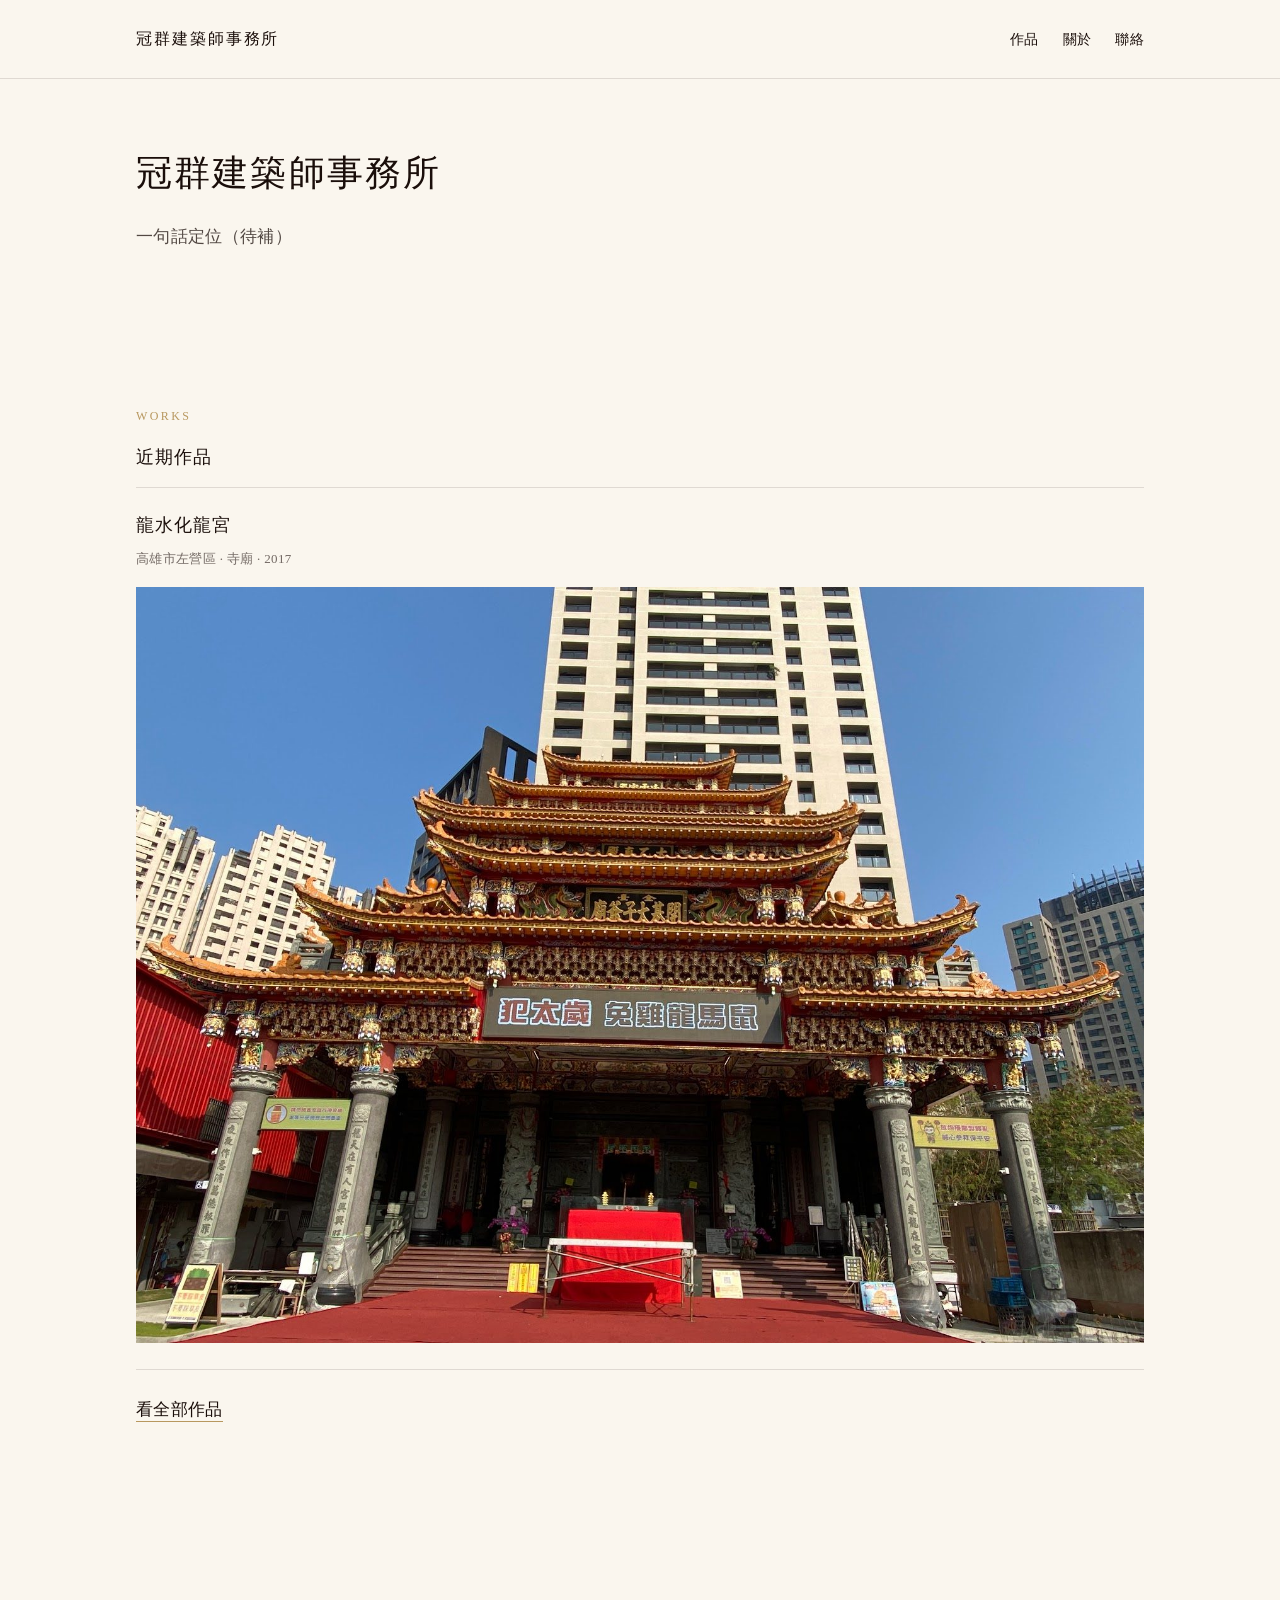
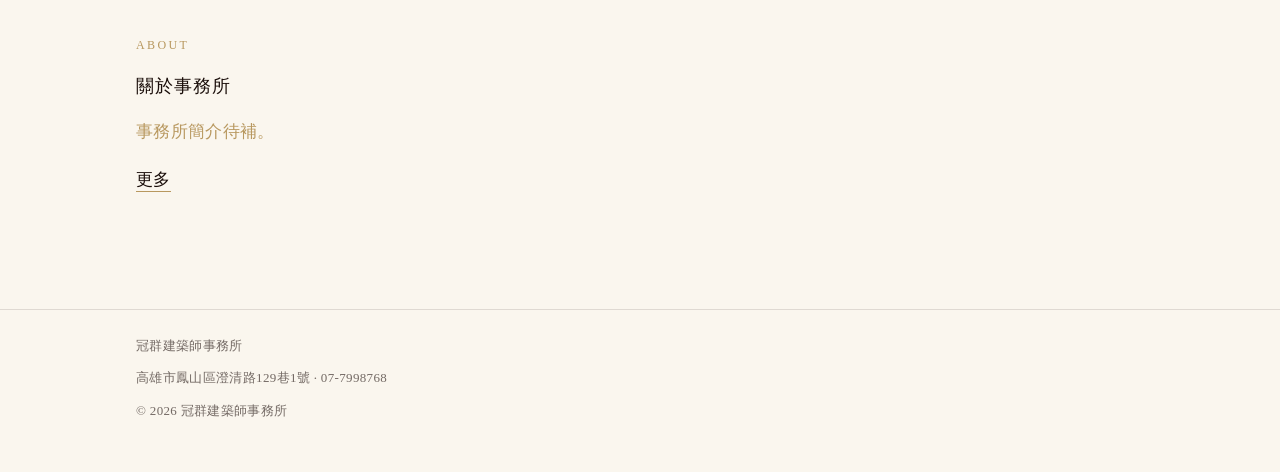
==== index.html @ bc32d8e6 "Add files via upload" ====
<!DOCTYPE html>
<html lang="zh-Hant">
<head>
<meta charset="utf-8">
<meta name="viewport" content="width=device-width, initial-scale=1">
<title>冠群建築師事務所</title>
<meta name="description" content="待補">
<link rel="stylesheet" href="assets/css/style.css">
</head>
<body>

<header class="site-header">
  <div class="wrap">
    <p class="site-title"><a href="index.html">冠群建築師事務所</a></p>
    <nav class="site-nav" aria-label="主選單">
      <ul>
        <li><a href="works/index.html">作品</a></li>
        <li><a href="about.html">關於</a></li>
        <li><a href="contact.html">聯絡</a></li>
      </ul>
    </nav>
  </div>
</header>

<main>

  <section class="hero">
    <div class="wrap">
      <h1>冠群建築師事務所</h1>
      <p class="lede pending">一句話定位（待補）</p>
    </div>
  </section>

  <section class="section">
    <div class="wrap">
      <p class="label">Works</p>
      <h2>近期作品</h2>

      <ul class="work-list">
        <li class="work-item">
          <a href="works/h88-temple/index.html">
            <h2>龍水化龍宮</h2>
            <p class="work-meta">高雄市左營區 · 寺廟 · 2017</p>
            <img class="work-thumb" src="assets/img/h88-temple-01.jpg"
                 alt="龍水化龍宮正面外觀，三重簷歇山式屋頂與彩繪斗栱">
          </a>
        </li>
      </ul>

      <p style="margin-top:1.5rem;"><a href="works/index.html">看全部作品</a></p>
    </div>
  </section>

  <section class="section">
    <div class="wrap">
      <p class="label">About</p>
      <h2>關於事務所</h2>
      <p class="pending">事務所簡介待補。</p>
      <p><a href="about.html">更多</a></p>
    </div>
  </section>

</main>

<footer class="site-footer">
  <div class="wrap">
    <p>冠群建築師事務所</p>
    <p>高雄市鳳山區澄清路129巷1號 · 07-7998768</p>
    <p>&copy; 2026 冠群建築師事務所</p>
  </div>
</footer>

<script src="assets/js/main.js"></script>
</body>
</html>
---- assets/css/style.css ----
/* 冠群建築師事務所 — 共用樣式
   規則見 AGENTS.md：留白優先，不加陰影與漸層。手機 375px 優先。 */

:root {
  --color-ink: #1A0E0A;   /* 主色 */
  --color-gold: #B8985F;  /* 輔色 */
  --color-paper: #FAF6EE; /* 底色 */

  --font-serif: "Noto Serif TC", "Avenir", "Songti TC", serif;

  --space-1: 0.5rem;
  --space-2: 1rem;
  --space-3: 1.5rem;
  --space-4: 2.5rem;
  --space-5: 4rem;
  --space-6: 6rem;

  --measure: 34rem;
  --page-max: 68rem;
}

/* --- 基礎 --- */

*,
*::before,
*::after {
  box-sizing: border-box;
}

html {
  -webkit-text-size-adjust: 100%;
}

body {
  margin: 0;
  background-color: var(--color-paper);
  color: var(--color-ink);
  font-family: var(--font-serif);
  font-size: 1rem;
  line-height: 1.9;
  letter-spacing: 0.02em;
}

img {
  display: block;
  max-width: 100%;
  height: auto;
}

a {
  color: var(--color-ink);
  text-decoration: none;
  border-bottom: 1px solid var(--color-gold);
  padding-bottom: 0.1em;
}

a:hover,
a:focus {
  color: var(--color-gold);
}

h1, h2, h3 {
  font-weight: 500;
  line-height: 1.5;
  margin: 0 0 var(--space-2);
}

h1 { font-size: 1.5rem; letter-spacing: 0.06em; }
h2 { font-size: 1.125rem; letter-spacing: 0.06em; }
h3 { font-size: 1rem; }

p {
  margin: 0 0 var(--space-2);
  max-width: var(--measure);
}

/* --- 版面 --- */

.wrap {
  width: 100%;
  max-width: var(--page-max);
  margin: 0 auto;
  padding: 0 var(--space-2);
}

.section {
  padding: var(--space-5) 0;
}

.label {
  font-size: 0.75rem;
  letter-spacing: 0.2em;
  color: var(--color-gold);
  text-transform: uppercase;
  margin: 0 0 var(--space-2);
}

.pending {
  color: var(--color-gold);
}

/* --- 頁首 --- */

.site-header {
  padding: var(--space-3) 0;
  border-bottom: 1px solid rgba(26, 14, 10, 0.12);
}

.site-header .wrap {
  display: flex;
  flex-direction: column;
  gap: var(--space-2);
}

.site-title {
  font-size: 1rem;
  letter-spacing: 0.12em;
  margin: 0;
}

.site-title a {
  border-bottom: none;
}

.site-nav ul {
  list-style: none;
  display: flex;
  flex-wrap: wrap;
  gap: var(--space-3);
  margin: 0;
  padding: 0;
  font-size: 0.875rem;
}

.site-nav a {
  border-bottom: none;
}

.site-nav a[aria-current="page"] {
  color: var(--color-gold);
}

/* --- 首頁主視覺 --- */

.hero {
  padding: var(--space-5) 0 var(--space-4);
}

.hero h1 {
  font-size: 1.75rem;
  line-height: 1.7;
  max-width: var(--measure);
}

.hero .lede {
  color: rgba(26, 14, 10, 0.75);
}

/* --- 作品列表 --- */

.work-list {
  list-style: none;
  margin: 0;
  padding: 0;
}

.work-item {
  border-top: 1px solid rgba(26, 14, 10, 0.12);
  padding: var(--space-3) 0;
}

.work-item:last-child {
  border-bottom: 1px solid rgba(26, 14, 10, 0.12);
}

.work-item a {
  border-bottom: none;
  display: block;
}

.work-item h2 {
  margin-bottom: var(--space-1);
}

.work-meta {
  font-size: 0.8125rem;
  color: rgba(26, 14, 10, 0.6);
  margin: 0;
}

.work-thumb {
  margin-top: var(--space-2);
}

/* --- 作品內頁 --- */

.work-facts {
  margin: var(--space-3) 0 var(--space-4);
  border-top: 1px solid rgba(26, 14, 10, 0.12);
}

.work-facts div {
  display: flex;
  gap: var(--space-2);
  padding: var(--space-1) 0;
  border-bottom: 1px solid rgba(26, 14, 10, 0.12);
  font-size: 0.875rem;
}

.work-facts dt {
  flex: 0 0 5.5rem;
  margin: 0;
  color: rgba(26, 14, 10, 0.6);
}

.work-facts dd {
  margin: 0;
}

.work-figures figure {
  margin: 0 0 var(--space-3);
}

.work-figures figcaption {
  font-size: 0.8125rem;
  color: rgba(26, 14, 10, 0.6);
  margin-top: var(--space-1);
}

.img-placeholder {
  border: 1px solid rgba(26, 14, 10, 0.2);
  padding: var(--space-4) var(--space-2);
  text-align: center;
  font-size: 0.8125rem;
  color: var(--color-gold);
}

/* --- 聯絡 --- */

.contact-list {
  list-style: none;
  margin: 0;
  padding: 0;
}

.contact-list li {
  padding: var(--space-1) 0;
  border-bottom: 1px solid rgba(26, 14, 10, 0.12);
  font-size: 0.9375rem;
}

.contact-list span {
  display: inline-block;
  min-width: 5.5rem;
  color: rgba(26, 14, 10, 0.6);
}

/* --- 頁尾 --- */

.site-footer {
  border-top: 1px solid rgba(26, 14, 10, 0.12);
  padding: var(--space-3) 0 var(--space-4);
  font-size: 0.8125rem;
  color: rgba(26, 14, 10, 0.6);
}

.site-footer p {
  margin: 0 0 var(--space-1);
}

/* --- 桌機（次要） --- */

@media (min-width: 48rem) {
  body {
    font-size: 1.0625rem;
  }

  .wrap {
    padding: 0 var(--space-4);
  }

  .section {
    padding: var(--space-6) 0;
  }

  h1 { font-size: 1.875rem; }
  .hero h1 { font-size: 2.25rem; }

  .site-header .wrap {
    flex-direction: row;
    align-items: baseline;
    justify-content: space-between;
  }

  .work-facts {
    max-width: var(--measure);
  }
}
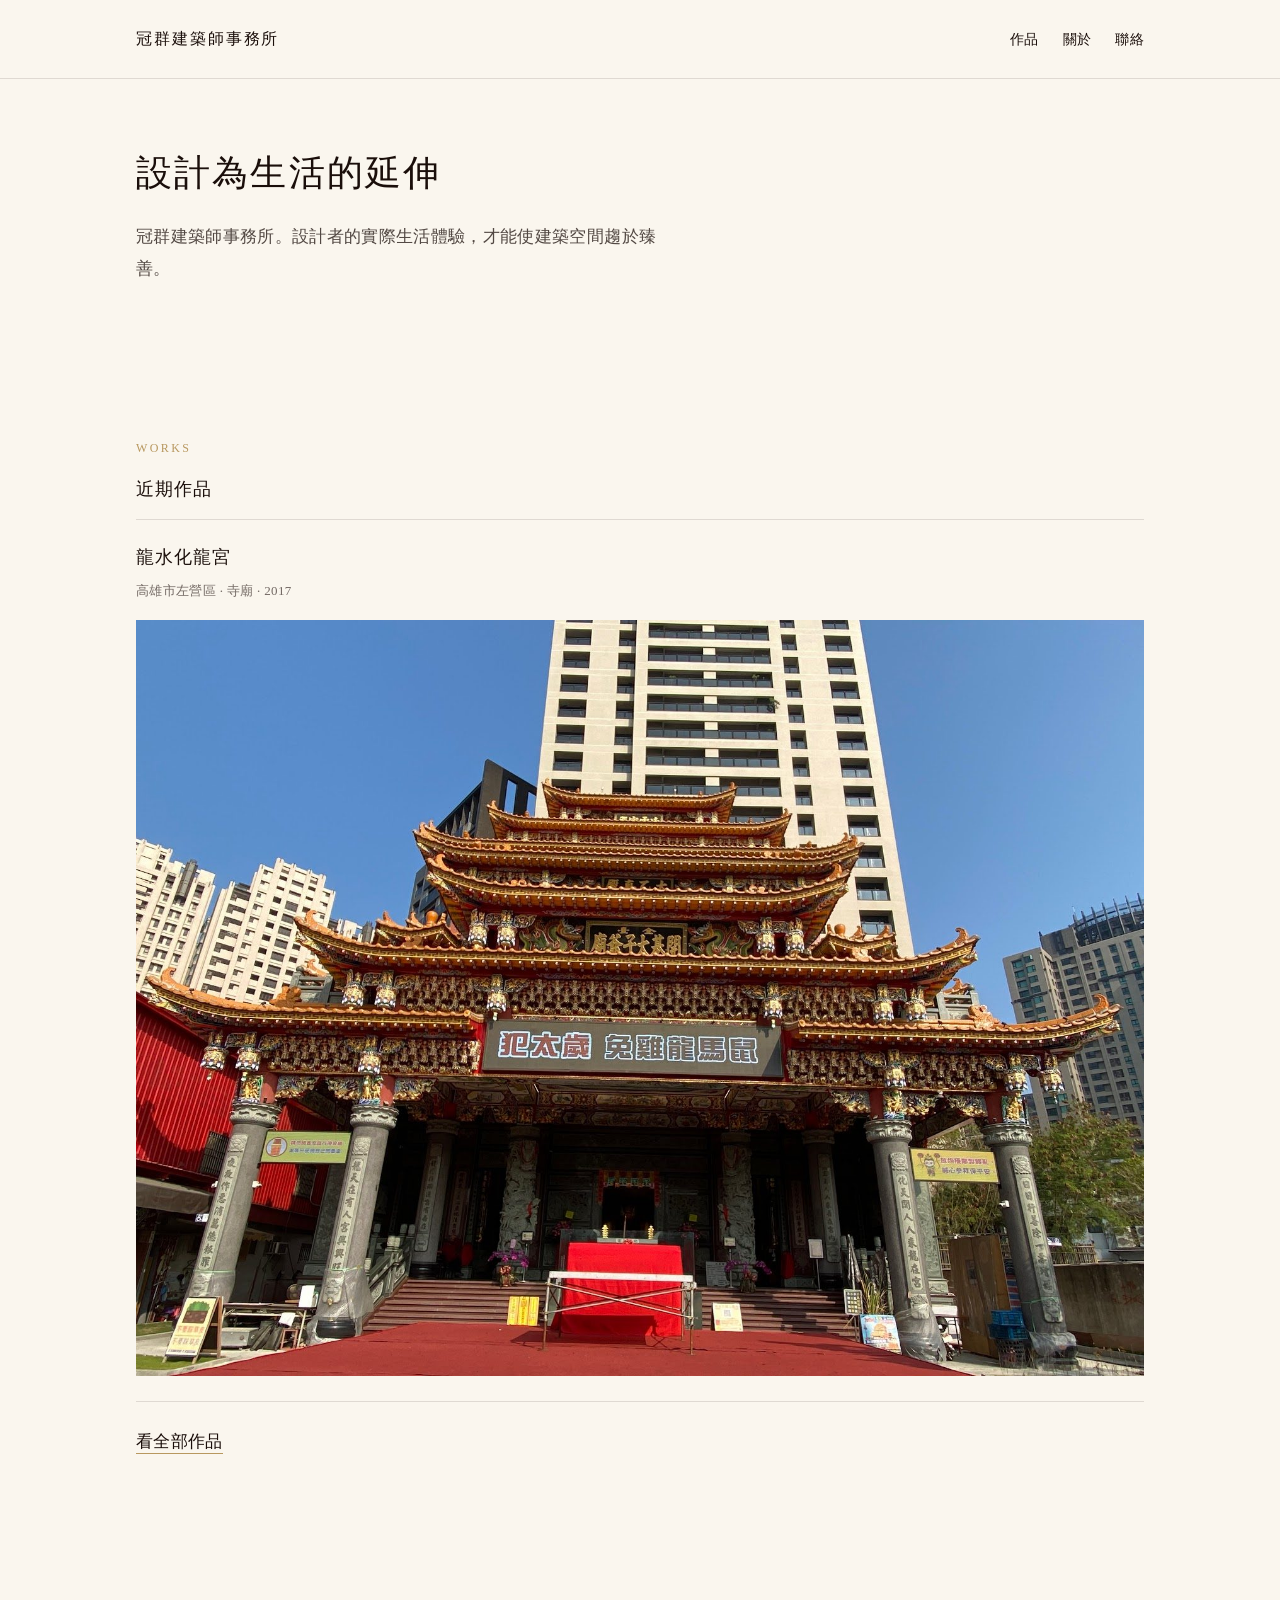
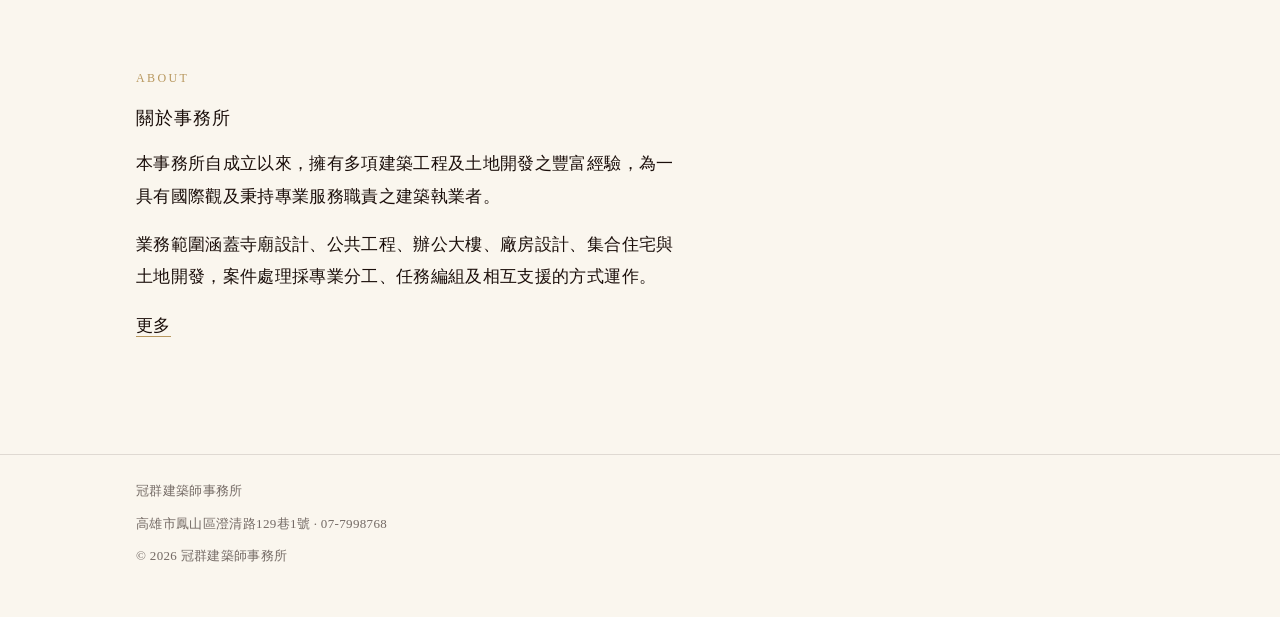
==== commit 9c11749a: "Add files via upload" ====
--- a/index.html
+++ b/index.html
@@ -3,9 +3,43 @@
 <head>
 <meta charset="utf-8">
 <meta name="viewport" content="width=device-width, initial-scale=1">
-<title>冠群建築師事務所</title>
-<meta name="description" content="待補">
+<title>冠群建築師事務所｜高雄建築師事務所</title>
+<meta name="description" content="冠群建築師事務所位於高雄市鳳山區，服務項目包含寺廟設計、公共工程、辦公大樓、廠房設計、集合住宅與土地開發。設計為生活的延伸。電話 07-7998768。">
+<link rel="canonical" href="https://guanqun3168-arch.github.io/">
+<meta property="og:type" content="website">
+<meta property="og:title" content="冠群建築師事務所">
+<meta property="og:description" content="高雄市鳳山區的建築師事務所。寺廟設計、公共工程、辦公大樓、廠房設計、集合住宅、土地開發。">
+<meta property="og:url" content="https://guanqun3168-arch.github.io/">
+<meta property="og:image" content="https://guanqun3168-arch.github.io/assets/img/h88-temple-01.jpg">
 <link rel="stylesheet" href="assets/css/style.css">
+<script type="application/ld+json">
+{
+  "@context": "https://schema.org",
+  "@type": "ArchitecturalService",
+  "name": "冠群建築師事務所",
+  "description": "本事務所自成立以來，擁有多項建築工程及土地開發之豐富經驗，秉持「設計為生活的延伸」的理念。",
+  "url": "https://guanqun3168-arch.github.io/",
+  "areaServed": "臺灣",
+  "serviceType": [
+    "寺廟設計",
+    "公共工程",
+    "辦公大樓",
+    "廠房設計",
+    "集合住宅",
+    "土地開發"
+  ],
+  "telephone": "+886-7-7998768",
+  "email": "w553.w788@msa.hinet.net",
+  "image": "https://guanqun3168-arch.github.io/assets/img/h88-temple-01.jpg",
+  "address": {
+    "@type": "PostalAddress",
+    "streetAddress": "澄清路129巷1號",
+    "addressLocality": "鳳山區",
+    "addressRegion": "高雄市",
+    "addressCountry": "TW"
+  }
+}
+</script>
 </head>
 <body>
 
@@ -26,8 +60,8 @@
 
   <section class="hero">
     <div class="wrap">
-      <h1>冠群建築師事務所</h1>
-      <p class="lede pending">一句話定位（待補）</p>
+      <h1>設計為生活的延伸</h1>
+      <p class="lede">冠群建築師事務所。設計者的實際生活體驗，才能使建築空間趨於臻善。</p>
     </div>
   </section>
 
@@ -55,7 +89,8 @@
     <div class="wrap">
       <p class="label">About</p>
       <h2>關於事務所</h2>
-      <p class="pending">事務所簡介待補。</p>
+      <p>本事務所自成立以來，擁有多項建築工程及土地開發之豐富經驗，為一具有國際觀及秉持專業服務職責之建築執業者。</p>
+      <p>業務範圍涵蓋寺廟設計、公共工程、辦公大樓、廠房設計、集合住宅與土地開發，案件處理採專業分工、任務編組及相互支援的方式運作。</p>
       <p><a href="about.html">更多</a></p>
     </div>
   </section>
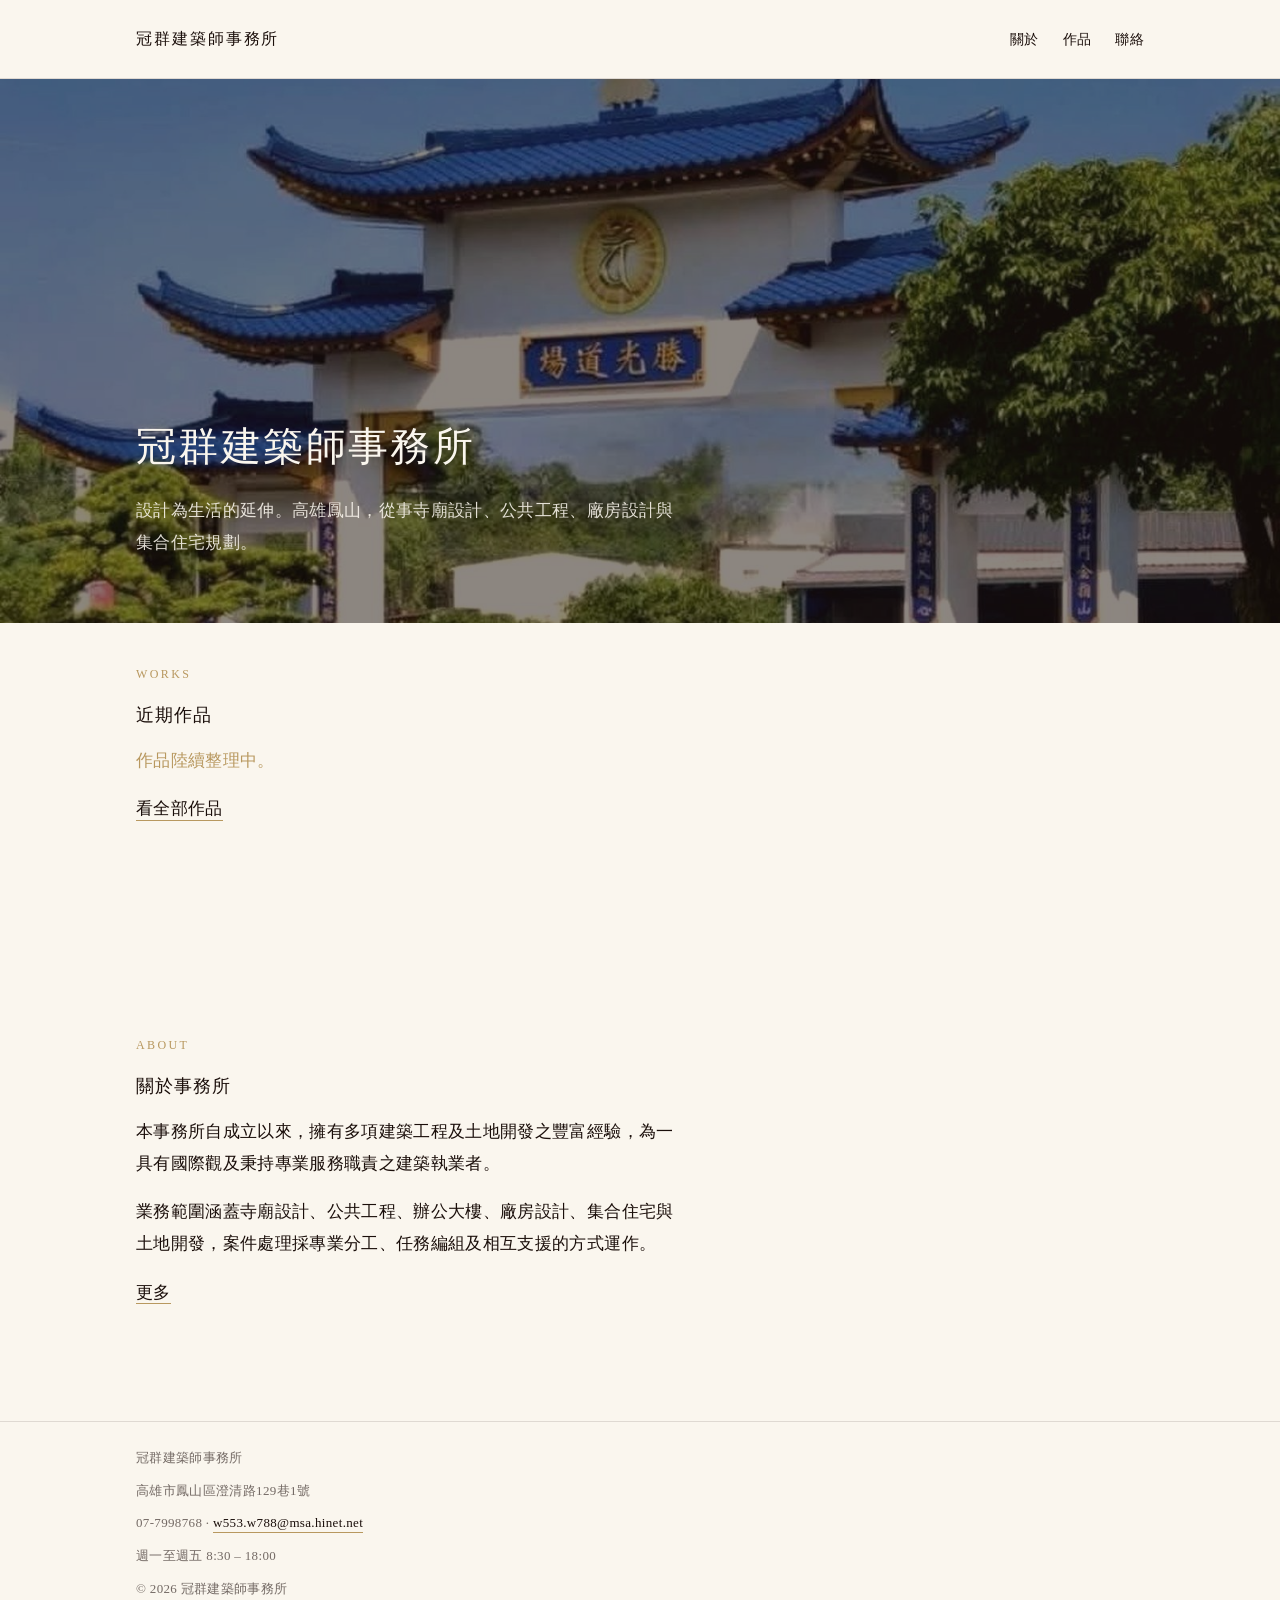
==== commit cb5f956a: "Add files via upload" ====
--- a/index.html
+++ b/index.html
@@ -10,7 +10,7 @@
 <meta property="og:title" content="冠群建築師事務所">
 <meta property="og:description" content="高雄市鳳山區的建築師事務所。寺廟設計、公共工程、辦公大樓、廠房設計、集合住宅、土地開發。">
 <meta property="og:url" content="https://guanqun3168-arch.github.io/">
-<meta property="og:image" content="https://guanqun3168-arch.github.io/assets/img/h88-temple-01.jpg">
+<meta property="og:image" content="https://guanqun3168-arch.github.io/assets/img/cover.jpg">
 <link rel="stylesheet" href="assets/css/style.css">
 <script type="application/ld+json">
 {
@@ -29,6 +29,12 @@
     "土地開發"
   ],
   "telephone": "+886-7-7998768",
+  "openingHoursSpecification": {
+    "@type": "OpeningHoursSpecification",
+    "dayOfWeek": ["Monday", "Tuesday", "Wednesday", "Thursday", "Friday"],
+    "opens": "08:30",
+    "closes": "18:00"
+  },
   "email": "w553.w788@msa.hinet.net",
   "image": "https://guanqun3168-arch.github.io/assets/img/h88-temple-01.jpg",
   "address": {
@@ -48,8 +54,8 @@
     <p class="site-title"><a href="index.html">冠群建築師事務所</a></p>
     <nav class="site-nav" aria-label="主選單">
       <ul>
+        <li><a href="about.html">關於</a></li>
         <li><a href="works/index.html">作品</a></li>
-        <li><a href="about.html">關於</a></li>
         <li><a href="contact.html">聯絡</a></li>
       </ul>
     </nav>
@@ -58,10 +64,16 @@
 
 <main>
 
-  <section class="hero">
-    <div class="wrap">
-      <h1>設計為生活的延伸</h1>
-      <p class="lede">冠群建築師事務所。設計者的實際生活體驗，才能使建築空間趨於臻善。</p>
+  <!-- 首頁封面。換照片只要替換 assets/img/cover.jpg，並改 alt 文字。 -->
+  <section class="cover">
+    <img class="cover-img" src="assets/img/cover.jpg"
+         alt="寺廟山門，三重簷藍瓦屋頂，前方為松樹與草坪">
+    <div class="cover-veil"></div>
+    <div class="cover-inner">
+      <div class="wrap">
+        <h1>冠群建築師事務所</h1>
+        <p class="lede">設計為生活的延伸。高雄鳳山，從事寺廟設計、公共工程、廠房設計與集合住宅規劃。</p>
+      </div>
     </div>
   </section>
 
@@ -70,18 +82,9 @@
       <p class="label">Works</p>
       <h2>近期作品</h2>
 
-      <ul class="work-list">
-        <li class="work-item">
-          <a href="works/h88-temple/index.html">
-            <h2>龍水化龍宮</h2>
-            <p class="work-meta">高雄市左營區 · 寺廟 · 2017</p>
-            <img class="work-thumb" src="assets/img/h88-temple-01.jpg"
-                 alt="龍水化龍宮正面外觀，三重簷歇山式屋頂與彩繪斗栱">
-          </a>
-        </li>
-      </ul>
+      <p class="pending">作品陸續整理中。</p>
 
-      <p style="margin-top:1.5rem;"><a href="works/index.html">看全部作品</a></p>
+      <p><a href="works/index.html">看全部作品</a></p>
     </div>
   </section>
 
@@ -100,7 +103,9 @@
 <footer class="site-footer">
   <div class="wrap">
     <p>冠群建築師事務所</p>
-    <p>高雄市鳳山區澄清路129巷1號 · 07-7998768</p>
+    <p>高雄市鳳山區澄清路129巷1號</p>
+    <p>07-7998768 · <a href="mailto:w553.w788@msa.hinet.net">w553.w788@msa.hinet.net</a></p>
+    <p>週一至週五 8:30 – 18:00</p>
     <p>&copy; 2026 冠群建築師事務所</p>
   </div>
 </footer>
--- a/assets/css/style.css
+++ b/assets/css/style.css
@@ -140,27 +140,60 @@
   color: var(--color-gold);
 }
 
-/* --- 首頁主視覺 --- */
-
-.hero {
-  padding: var(--space-5) 0 var(--space-4);
-}
-
-.hero h1 {
+/* --- 首頁封面 --- */
+
+.cover {
+  position: relative;
+  width: 100%;
+  min-height: 26rem;
+  display: flex;
+  align-items: flex-end;
+  overflow: hidden;
+}
+
+.cover-img {
+  position: absolute;
+  inset: 0;
+  width: 100%;
+  height: 100%;
+  object-fit: cover;
+}
+
+/* 純色半透明遮罩，不使用漸層。目的是讓疊在圖上的文字讀得清楚。 */
+.cover-veil {
+  position: absolute;
+  inset: 0;
+  background-color: rgba(26, 14, 10, 0.5);
+}
+
+.cover-inner {
+  position: relative;
+  width: 100%;
+  padding: var(--space-4) 0;
+}
+
+.cover h1 {
+  color: var(--color-paper);
   font-size: 1.75rem;
-  line-height: 1.7;
+  line-height: 1.6;
   max-width: var(--measure);
 }
 
-.hero .lede {
-  color: rgba(26, 14, 10, 0.75);
+.cover .lede {
+  color: rgba(250, 246, 238, 0.88);
+  margin: 0;
+  max-width: var(--measure);
+}
+
+.cover + .section {
+  padding-top: var(--space-4);
 }
 
 /* --- 作品列表 --- */
 
 .work-list {
   list-style: none;
-  margin: 0;
+  margin: 0 0 var(--space-4);
   padding: 0;
 }
 
@@ -178,14 +211,81 @@
   display: block;
 }
 
-.work-item h2 {
+.work-item h3 {
   margin-bottom: var(--space-1);
+  font-size: 1.0625rem;
+  letter-spacing: 0.04em;
 }
 
 .work-meta {
   font-size: 0.8125rem;
   color: rgba(26, 14, 10, 0.6);
   margin: 0;
+}
+
+/* --- 作品類別（可展開收起） --- */
+
+.cat {
+  border-top: 1px solid rgba(26, 14, 10, 0.12);
+}
+
+.cat:last-of-type {
+  border-bottom: 1px solid rgba(26, 14, 10, 0.12);
+}
+
+.cat > summary {
+  list-style: none;
+  cursor: pointer;
+  padding: var(--space-3) 2rem var(--space-3) 0;
+  position: relative;
+  font-size: 1.125rem;
+  letter-spacing: 0.06em;
+}
+
+.cat > summary::-webkit-details-marker {
+  display: none;
+}
+
+/* 箭頭：用邊框畫一個 V 形，不引入圖示套件 */
+.cat > summary::after {
+  content: "";
+  position: absolute;
+  right: 0.375rem;
+  top: 50%;
+  width: 0.5rem;
+  height: 0.5rem;
+  margin-top: -0.375rem;
+  border-right: 1px solid var(--color-gold);
+  border-bottom: 1px solid var(--color-gold);
+  transform: rotate(45deg);
+  transition: transform 0.2s;
+}
+
+.cat[open] > summary::after {
+  transform: rotate(-135deg);
+  margin-top: -0.125rem;
+}
+
+.cat > summary:hover,
+.cat > summary:focus-visible {
+  color: var(--color-gold);
+}
+
+.cat .work-list {
+  margin-bottom: var(--space-2);
+}
+
+.cat .work-item:first-child {
+  border-top: none;
+  padding-top: 0;
+}
+
+.cat .work-item:last-child {
+  border-bottom: none;
+}
+
+.cat-empty {
+  padding-bottom: var(--space-3);
 }
 
 .work-thumb {
@@ -239,20 +339,47 @@
 
 .contact-list {
   list-style: none;
-  margin: 0;
+  margin: 0 0 var(--space-4);
   padding: 0;
+  max-width: var(--measure);
+}
+
+main h2 {
+  margin-top: var(--space-4);
+}
+
+main h2:first-of-type {
+  margin-top: 0;
 }
 
 .contact-list li {
-  padding: var(--space-1) 0;
+  padding: var(--space-2) 0;
   border-bottom: 1px solid rgba(26, 14, 10, 0.12);
   font-size: 0.9375rem;
+  line-height: 1.7;
+}
+
+.contact-list li:first-child {
+  border-top: 1px solid rgba(26, 14, 10, 0.12);
 }
 
 .contact-list span {
   display: inline-block;
-  min-width: 5.5rem;
+  min-width: 6rem;
   color: rgba(26, 14, 10, 0.6);
+}
+
+.map-embed {
+  max-width: var(--measure);
+  margin: 0 0 var(--space-2);
+  border: 1px solid rgba(26, 14, 10, 0.12);
+}
+
+.map-embed iframe {
+  display: block;
+  width: 100%;
+  height: 320px;
+  border: 0;
 }
 
 /* --- 頁尾 --- */
@@ -284,7 +411,16 @@
   }
 
   h1 { font-size: 1.875rem; }
-  .hero h1 { font-size: 2.25rem; }
+
+  .cover {
+    min-height: 34rem;
+  }
+
+  .cover h1 { font-size: 2.5rem; }
+
+  .cover-inner {
+    padding: var(--space-5) 0;
+  }
 
   .site-header .wrap {
     flex-direction: row;
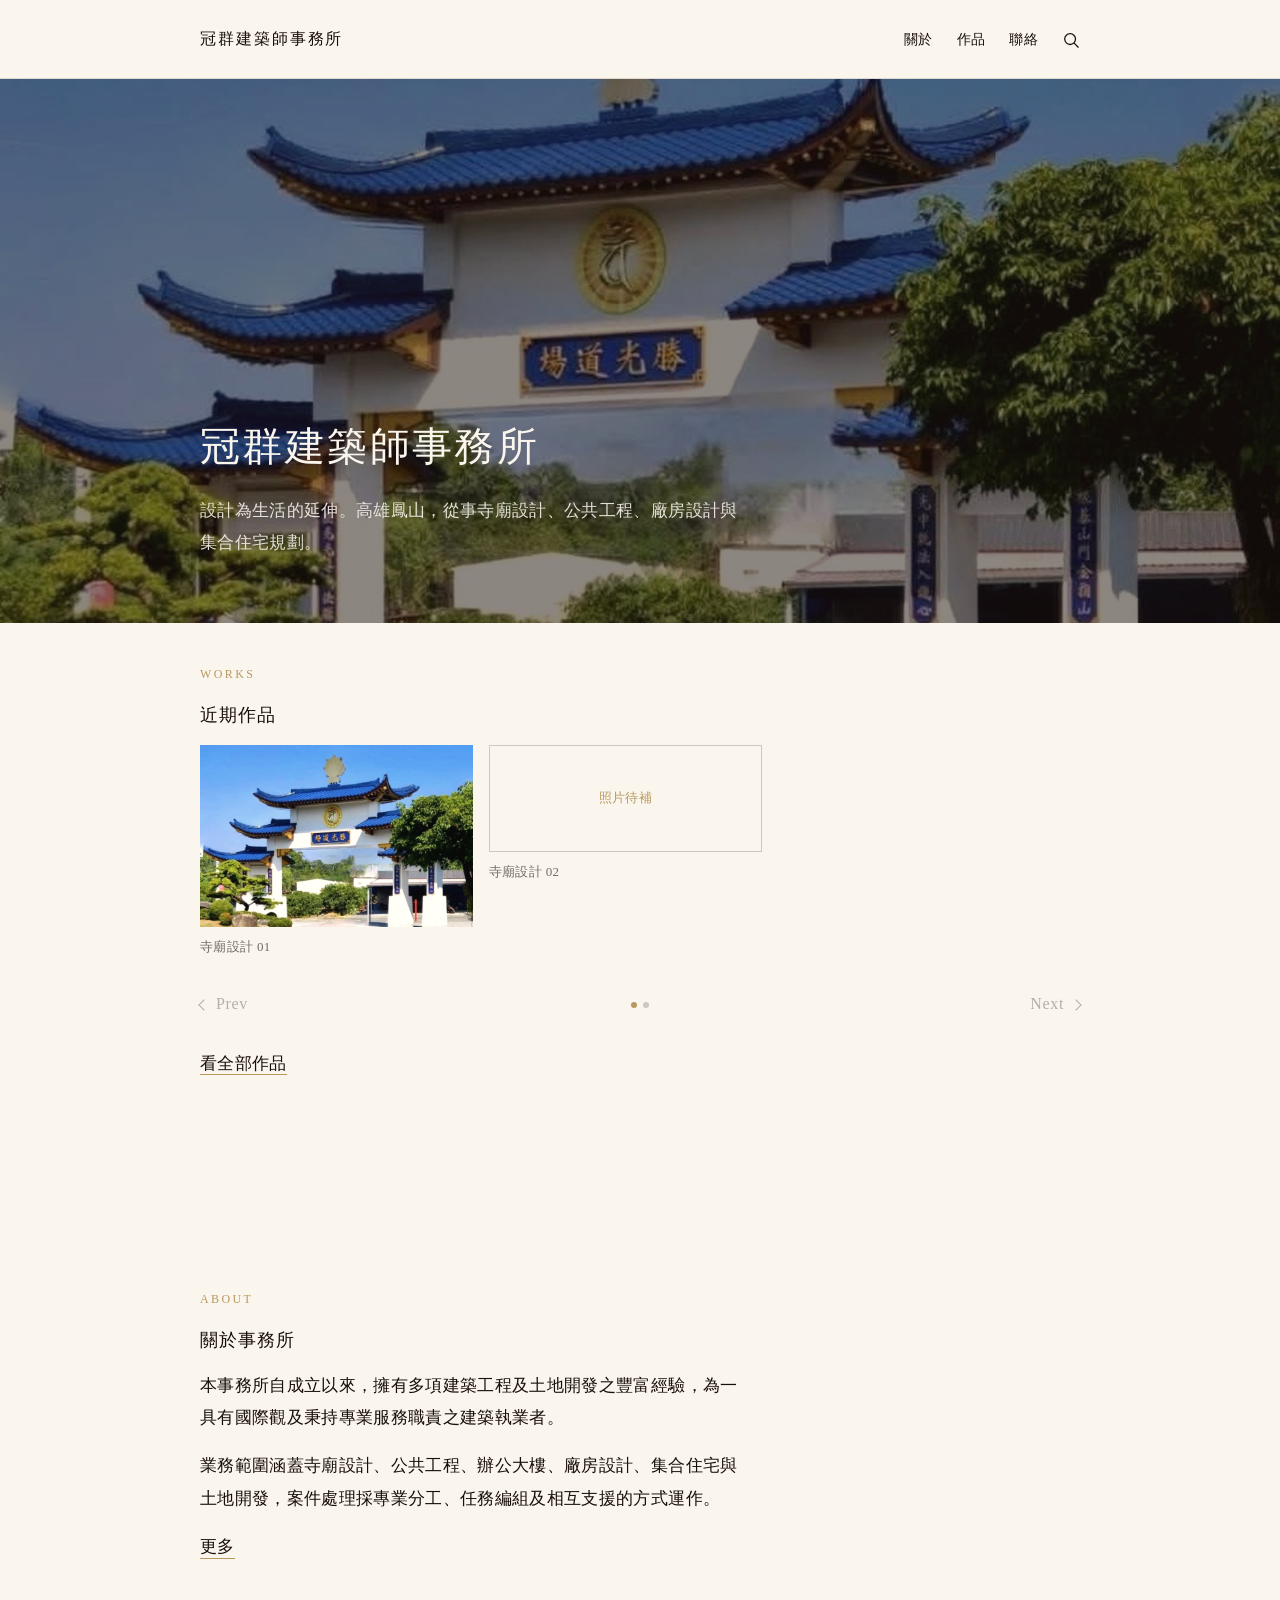
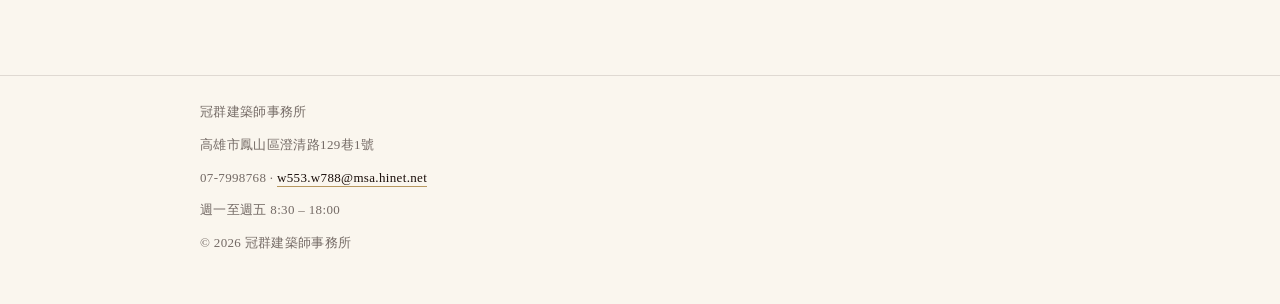
==== commit 9665038e: "Add files via upload" ====
--- a/index.html
+++ b/index.html
@@ -36,7 +36,7 @@
     "closes": "18:00"
   },
   "email": "w553.w788@msa.hinet.net",
-  "image": "https://guanqun3168-arch.github.io/assets/img/h88-temple-01.jpg",
+  "image": "https://guanqun3168-arch.github.io/assets/img/cover.jpg",
   "address": {
     "@type": "PostalAddress",
     "streetAddress": "澄清路129巷1號",
@@ -57,10 +57,19 @@
         <li><a href="about.html">關於</a></li>
         <li><a href="works/index.html">作品</a></li>
         <li><a href="contact.html">聯絡</a></li>
+        <li><button class="search-toggle" type="button" aria-expanded="false" aria-controls="search-panel" aria-label="搜尋" hidden><svg viewBox="0 0 20 20" aria-hidden="true" focusable="false"><circle cx="9" cy="9" r="6"></circle><line x1="13.5" y1="13.5" x2="18" y2="18"></line></svg></button></li>
       </ul>
     </nav>
   </div>
 </header>
+
+<div class="search-panel" id="search-panel" data-depth="" hidden>
+  <div class="wrap">
+    <input type="search" placeholder="搜尋網站內容" aria-label="搜尋網站內容">
+    <p class="search-note"></p>
+    <ul class="search-results"></ul>
+  </div>
+</div>
 
 <main>
 
@@ -82,9 +91,33 @@
       <p class="label">Works</p>
       <h2>近期作品</h2>
 
-      <p class="pending">作品陸續整理中。</p>
+      <div class="rail">
+        <ul class="rail-track">
+          <li>
+            <a href="works/temple-01/index.html">
+              <figure>
+                <img src="assets/img/cover.jpg" alt="廟宇山門，三重簷藍瓦屋頂，前方為松樹與草坪">
+                <figcaption>寺廟設計 01</figcaption>
+              </figure>
+            </a>
+          </li>
+          <li>
+            <a href="works/temple-02/index.html">
+              <figure>
+                <div class="img-placeholder">照片待補</div>
+                <figcaption>寺廟設計 02</figcaption>
+              </figure>
+            </a>
+          </li>
+        </ul>
+        <div class="rail-ctrl">
+            <button type="button" class="rail-prev" data-rail="prev">Prev</button>
+            <div class="rail-dots" aria-hidden="true"></div>
+            <button type="button" class="rail-next" data-rail="next">Next</button>
+          </div>
+      </div>
 
-      <p><a href="works/index.html">看全部作品</a></p>
+      <p style="margin-top:1.5rem;"><a href="works/index.html">看全部作品</a></p>
     </div>
   </section>
 
@@ -110,6 +143,7 @@
   </div>
 </footer>
 
+<script src="assets/js/search-index.js"></script>
 <script src="assets/js/main.js"></script>
 </body>
 </html>
--- a/assets/css/style.css
+++ b/assets/css/style.css
@@ -16,7 +16,7 @@
   --space-6: 6rem;
 
   --measure: 34rem;
-  --page-max: 68rem;
+  --page-max: 60rem;
 }
 
 /* --- 基礎 --- */
@@ -126,6 +126,7 @@
   list-style: none;
   display: flex;
   flex-wrap: wrap;
+  align-items: center;
   gap: var(--space-3);
   margin: 0;
   padding: 0;
@@ -271,21 +272,286 @@
   color: var(--color-gold);
 }
 
-.cat .work-list {
-  margin-bottom: var(--space-2);
-}
-
-.cat .work-item:first-child {
-  border-top: none;
-  padding-top: 0;
-}
-
-.cat .work-item:last-child {
-  border-bottom: none;
+.cat-body {
+  padding-bottom: var(--space-3);
+}
+
+.cat-body p {
+  max-width: var(--measure);
 }
 
 .cat-empty {
   padding-bottom: var(--space-3);
+}
+
+/* --- 橫向輪播（作品類別內的案例列、個案頁的照片列） --- */
+
+.rail {
+  position: relative;
+}
+
+.rail-track {
+  display: flex;
+  gap: var(--space-2);
+  overflow-x: auto;
+  scroll-snap-type: x mandatory;
+  scroll-behavior: smooth;
+  list-style: none;
+  margin: 0;
+  padding: 0 0 var(--space-2);
+  -webkit-overflow-scrolling: touch;
+  scrollbar-width: none;
+}
+
+.rail-track::-webkit-scrollbar {
+  display: none;
+}
+
+.rail-track > li {
+  flex: 0 0 78%;
+  scroll-snap-align: start;
+}
+
+@media (min-width: 40rem) {
+  .rail-track > li {
+    flex-basis: 46%;
+  }
+}
+
+@media (min-width: 60rem) {
+  .rail-track > li {
+    flex-basis: 31%;
+  }
+}
+
+.rail-track figure {
+  margin: 0;
+}
+
+.rail-track img {
+  width: 100%;
+  display: block;
+}
+
+.rail-track figcaption {
+  font-size: 0.8125rem;
+  color: rgba(26, 14, 10, 0.6);
+  margin-top: var(--space-1);
+}
+
+.rail-track a {
+  border-bottom: none;
+  display: block;
+}
+
+/* 控制列 */
+
+/* 左：Prev / Next　中：進度圓點　右：留空，讓圓點落在正中央 */
+.rail-ctrl {
+  display: grid;
+  grid-template-columns: 1fr auto 1fr;
+  align-items: center;
+  margin-top: var(--space-1);
+  font-size: 0.875rem;
+}
+
+.rail-prev { justify-self: start; }
+.rail-next { justify-self: end; }
+
+.rail-ctrl button {
+  font: inherit;
+  font-family: var(--font-serif);
+  font-size: 1rem;
+  color: var(--color-ink);
+  background: none;
+  border: none;
+  padding: 0.25rem 0;
+  cursor: pointer;
+  letter-spacing: 0.04em;
+  display: inline-flex;
+  align-items: center;
+  gap: 0.5rem;
+}
+
+/* 箭頭用邊框畫成 V 形，不引入圖示套件 */
+.rail-ctrl button::before,
+.rail-ctrl button::after {
+  content: "";
+  width: 0.5rem;
+  height: 0.5rem;
+  border-top: 1px solid currentColor;
+  border-right: 1px solid currentColor;
+  flex: none;
+}
+
+.rail-prev::before {
+  transform: rotate(-135deg);
+}
+
+.rail-prev::after,
+.rail-next::before {
+  display: none;
+}
+
+.rail-next::after {
+  transform: rotate(45deg);
+}
+
+.rail-ctrl button:hover:not(:disabled) {
+  color: var(--color-gold);
+}
+
+.rail-ctrl button:disabled {
+  opacity: 0.3;
+  cursor: default;
+}
+
+.rail-dots {
+  display: flex;
+  gap: 0.375rem;
+  justify-self: center;
+}
+
+.rail-dots span {
+  width: 0.375rem;
+  height: 0.375rem;
+  border-radius: 50%;
+  background: rgba(26, 14, 10, 0.2);
+}
+
+.rail-dots span[data-on] {
+  background: var(--color-gold);
+}
+
+/* --- 個案頁 --- */
+
+.case-hero {
+  margin: 0 0 var(--space-4);
+}
+
+.case-hero img {
+  width: 100%;
+  display: block;
+}
+
+.case-text {
+  margin-bottom: var(--space-5);
+}
+
+/* --- 相關內容 --- */
+
+.related {
+  border-top: 1px solid rgba(26, 14, 10, 0.12);
+  padding-top: var(--space-3);
+  margin-top: var(--space-5);
+}
+
+.related-grid {
+  list-style: none;
+  margin: var(--space-3) 0 0;
+  padding: 0;
+  display: grid;
+  grid-template-columns: 1fr;
+  gap: var(--space-3);
+}
+
+@media (min-width: 34rem) {
+  .related-grid {
+    grid-template-columns: 1fr 1fr;
+  }
+}
+
+.related-grid a {
+  border-bottom: none;
+  display: block;
+}
+
+.related-grid img {
+  width: 100%;
+  display: block;
+}
+
+.related-grid p {
+  margin: var(--space-1) 0 0;
+  font-size: 0.9375rem;
+}
+
+.related-grid .tag {
+  font-size: 0.75rem;
+  letter-spacing: 0.1em;
+  color: var(--color-gold);
+  margin: 0;
+}
+
+/* --- 站內搜尋 --- */
+
+.search-toggle {
+  background: none;
+  border: none;
+  color: var(--color-ink);
+  cursor: pointer;
+  padding: 0;
+  display: block;
+  line-height: 0;
+}
+
+.search-toggle svg {
+  width: 1.125rem;
+  height: 1.125rem;
+  fill: none;
+  stroke: currentColor;
+  stroke-width: 1.4;
+  stroke-linecap: round;
+  vertical-align: middle;
+}
+
+.search-toggle:hover,
+.search-toggle[aria-expanded="true"] {
+  color: var(--color-gold);
+}
+
+.search-panel {
+  border-bottom: 1px solid rgba(26, 14, 10, 0.12);
+  padding: var(--space-2) 0;
+}
+
+.search-panel[hidden] {
+  display: none;
+}
+
+.search-panel input {
+  font: inherit;
+  font-family: var(--font-serif);
+  width: 100%;
+  max-width: var(--measure);
+  background: none;
+  border: none;
+  border-bottom: 1px solid rgba(26, 14, 10, 0.3);
+  padding: 0.375rem 0;
+  color: var(--color-ink);
+}
+
+.search-panel input:focus {
+  outline: none;
+  border-bottom-color: var(--color-gold);
+}
+
+.search-results {
+  list-style: none;
+  margin: var(--space-2) 0 0;
+  padding: 0;
+  max-width: var(--measure);
+}
+
+.search-results li {
+  padding: var(--space-1) 0;
+  font-size: 0.9375rem;
+}
+
+.search-note {
+  font-size: 0.8125rem;
+  color: rgba(26, 14, 10, 0.6);
+  margin: var(--space-1) 0 0;
 }
 
 .work-thumb {
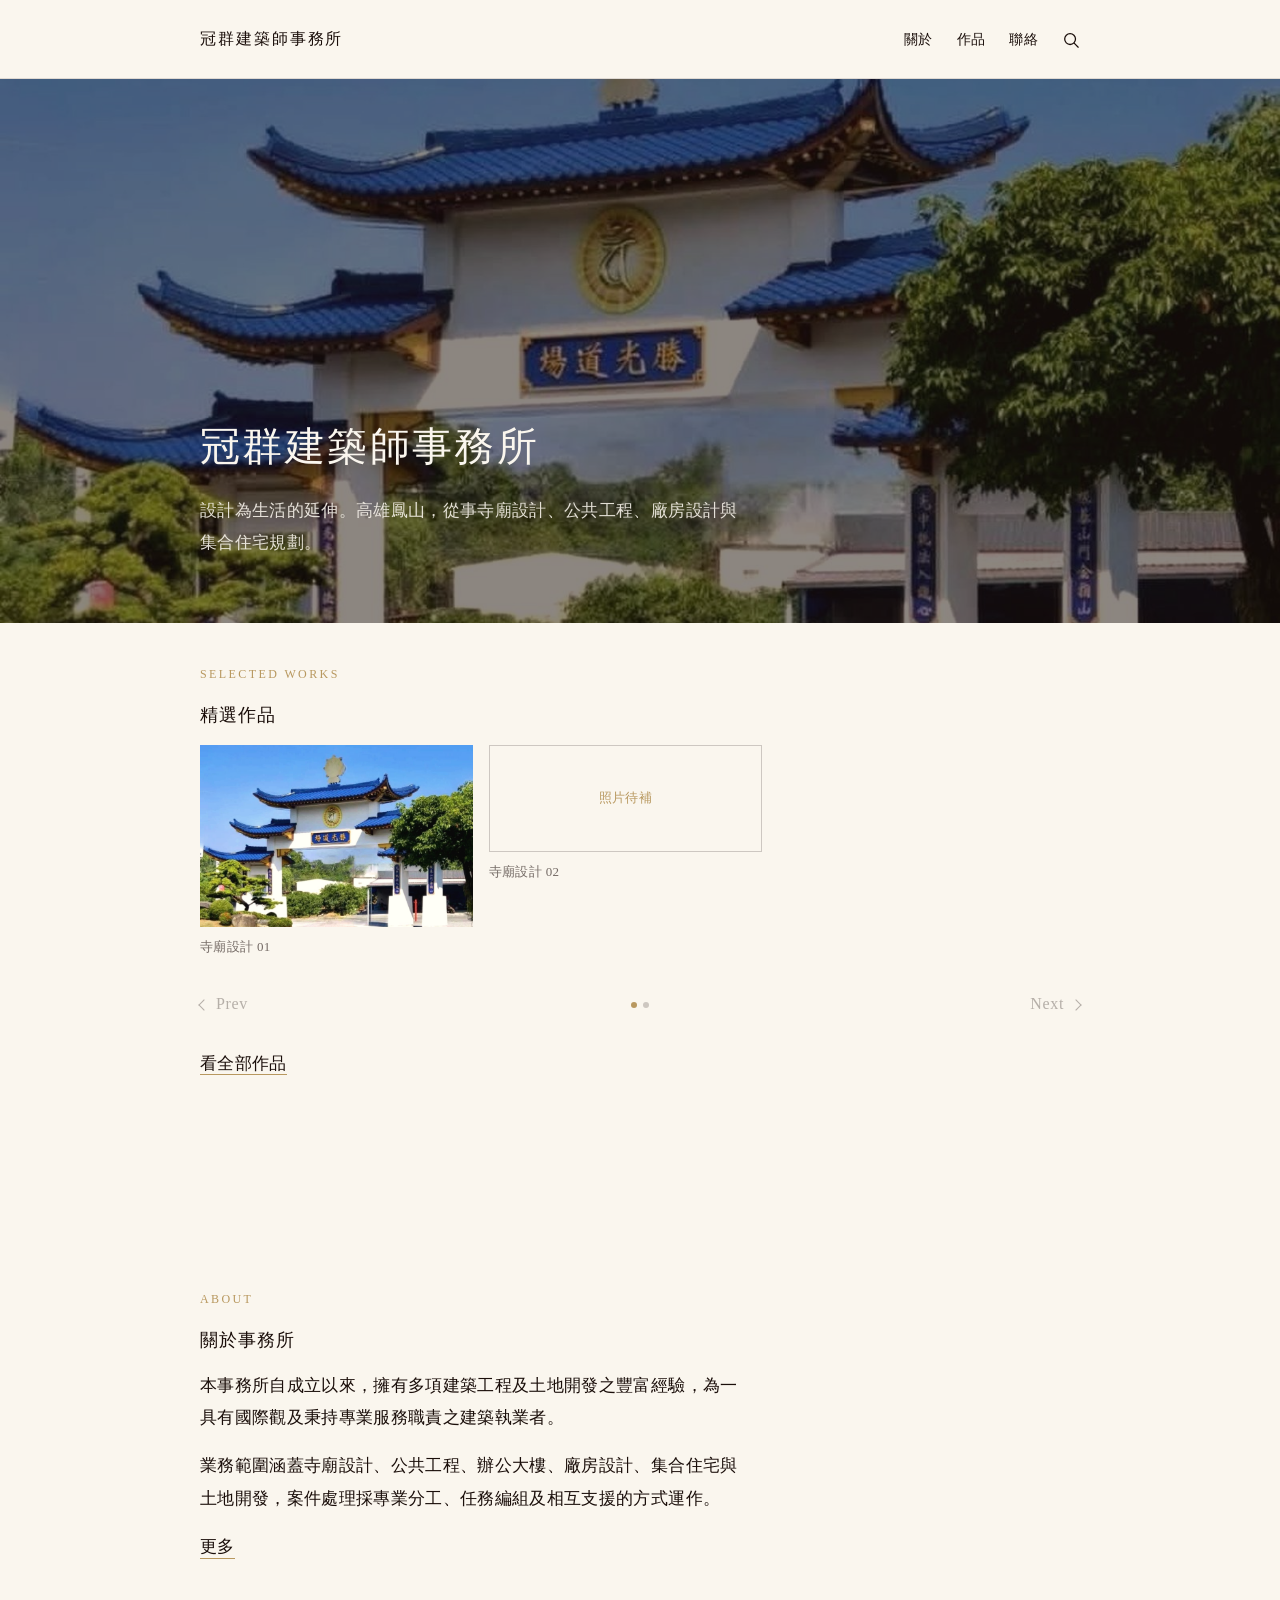
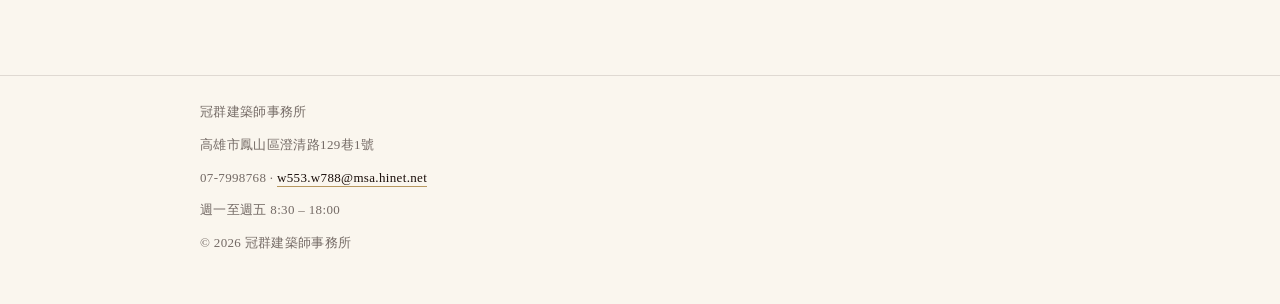
==== commit 6fce1e7b: "Add files via upload" ====
--- a/index.html
+++ b/index.html
@@ -88,9 +88,13 @@
 
   <section class="section">
     <div class="wrap">
-      <p class="label">Works</p>
-      <h2>近期作品</h2>
+      <p class="label">Selected Works</p>
+      <h2>精選作品</h2>
 
+      <!-- 精選作品：這份清單獨立於 works/index.html，由你自己挑選。
+           在作品頁新增案例時，這裡「不會」自動跟著變。
+           要換精選：複製一個 <li>，把連結、圖片、alt、標題改成想推的案例；
+           不想推的就整個 <li> 刪掉。建議維持三到六個。 -->
       <div class="rail">
         <ul class="rail-track">
           <li>
--- a/assets/css/style.css
+++ b/assets/css/style.css
@@ -632,6 +632,7 @@
 .contact-list span {
   display: inline-block;
   min-width: 6rem;
+  padding-right: var(--space-2);
   color: rgba(26, 14, 10, 0.6);
 }
 
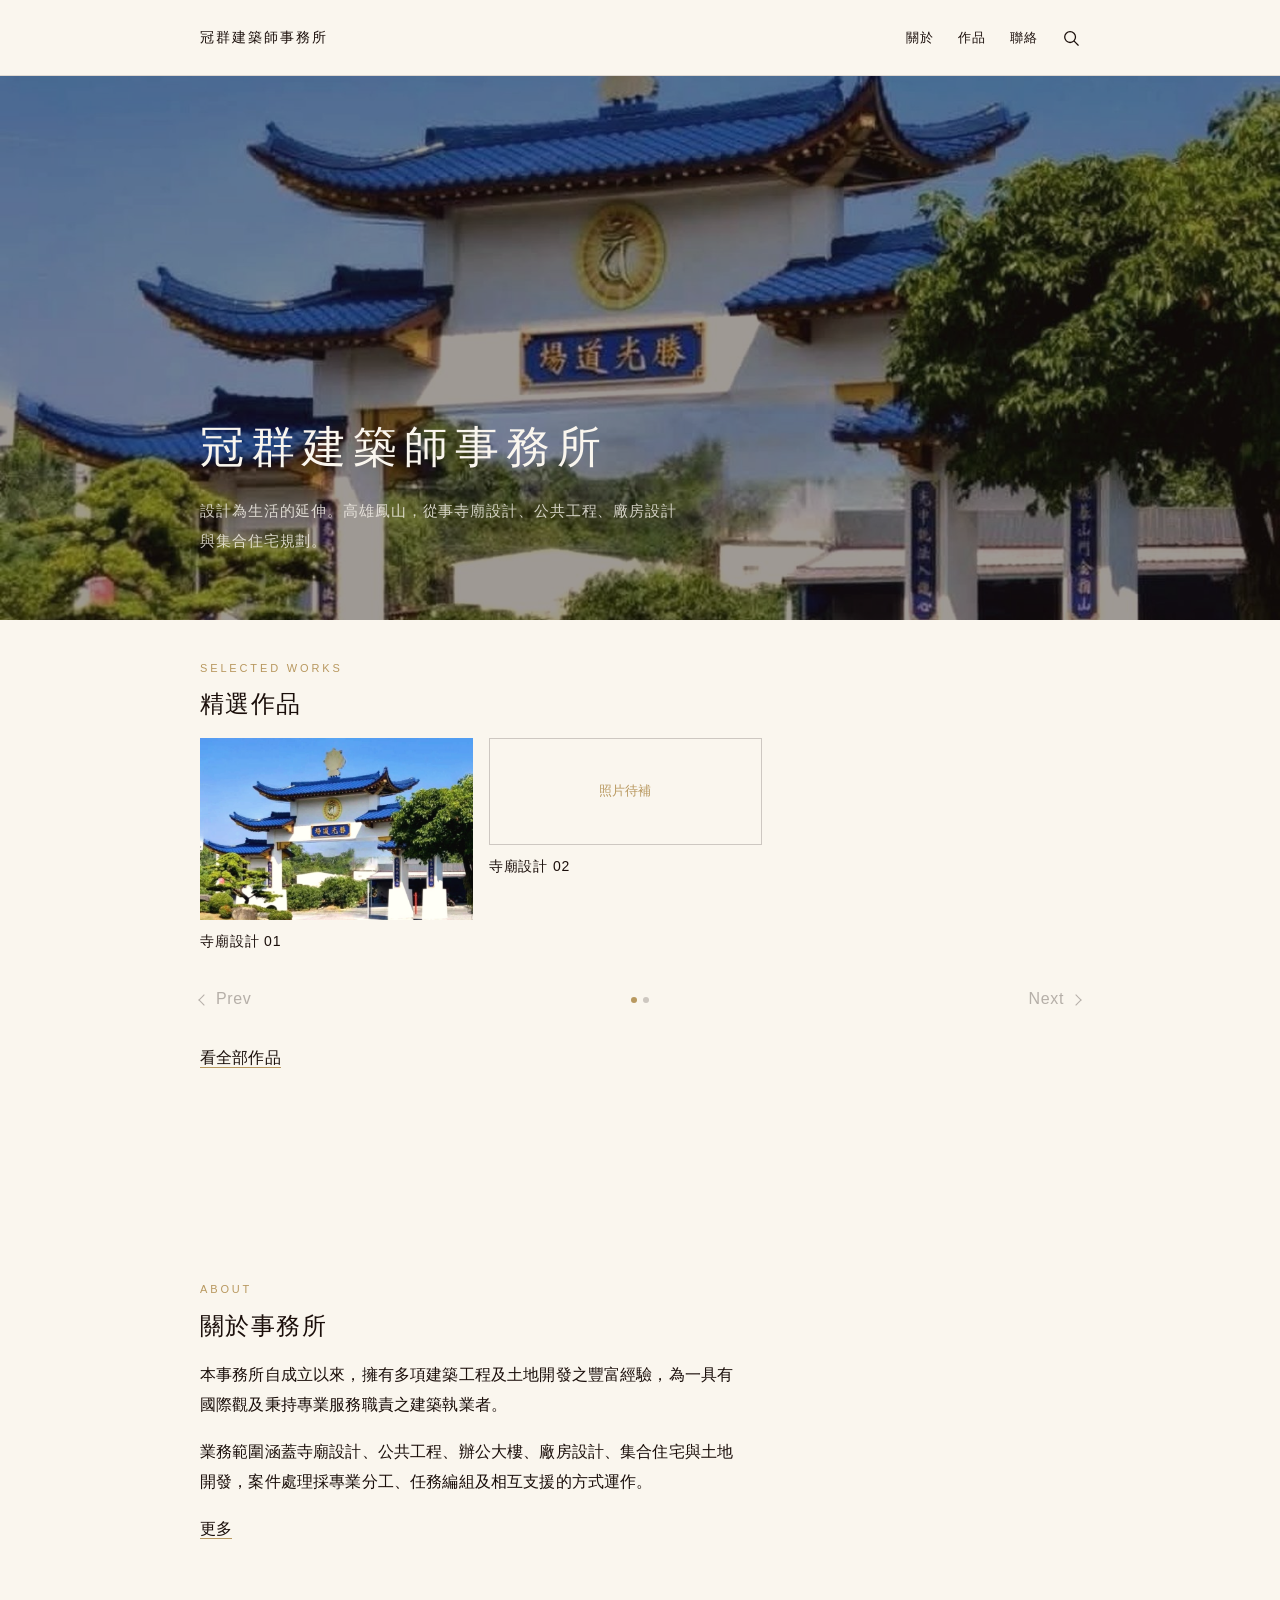
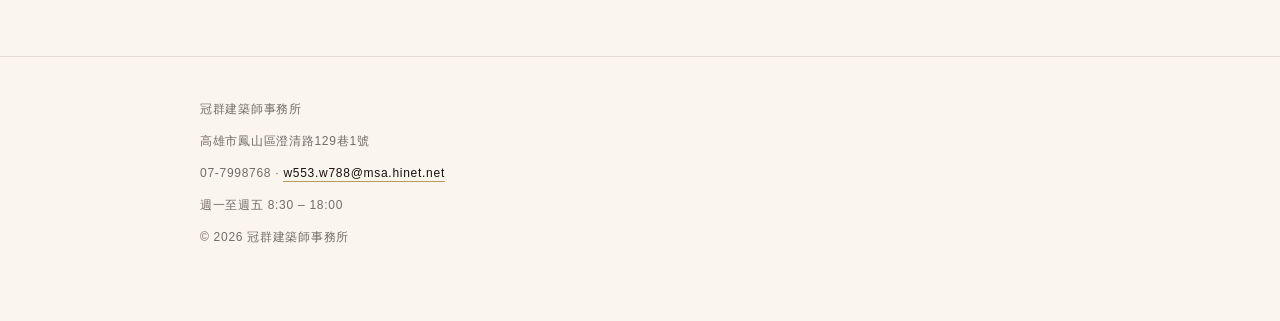
==== commit 6388a0a8: "Add files via upload" ====
--- a/index.html
+++ b/index.html
@@ -73,7 +73,6 @@
 
 <main>
 
-  <!-- 首頁封面。換照片只要替換 assets/img/cover.jpg，並改 alt 文字。 -->
   <section class="cover">
     <img class="cover-img" src="assets/img/cover.jpg"
          alt="寺廟山門，三重簷藍瓦屋頂，前方為松樹與草坪">
@@ -91,10 +90,6 @@
       <p class="label">Selected Works</p>
       <h2>精選作品</h2>
 
-      <!-- 精選作品：這份清單獨立於 works/index.html，由你自己挑選。
-           在作品頁新增案例時，這裡「不會」自動跟著變。
-           要換精選：複製一個 <li>，把連結、圖片、alt、標題改成想推的案例；
-           不想推的就整個 <li> 刪掉。建議維持三到六個。 -->
       <div class="rail">
         <ul class="rail-track">
           <li>
--- a/assets/css/style.css
+++ b/assets/css/style.css
@@ -1,12 +1,12 @@
-/* 冠群建築師事務所 — 共用樣式
-   規則見 AGENTS.md：留白優先，不加陰影與漸層。手機 375px 優先。 */
+
 
 :root {
-  --color-ink: #1A0E0A;   /* 主色 */
-  --color-gold: #B8985F;  /* 輔色 */
-  --color-paper: #FAF6EE; /* 底色 */
-
-  --font-serif: "Noto Serif TC", "Avenir", "Songti TC", serif;
+  --color-ink: #1A0E0A;   
+  --color-gold: #B8985F;  
+  --color-paper: #FAF6EE; 
+
+  --font-sans: "Helvetica Neue", "Noto Sans TC", "PingFang TC",
+                "Microsoft JhengHei", "微軟正黑體", Arial, sans-serif;
 
   --space-1: 0.5rem;
   --space-2: 1rem;
@@ -19,8 +19,6 @@
   --page-max: 60rem;
 }
 
-/* --- 基礎 --- */
-
 *,
 *::before,
 *::after {
@@ -35,10 +33,10 @@
   margin: 0;
   background-color: var(--color-paper);
   color: var(--color-ink);
-  font-family: var(--font-serif);
-  font-size: 1rem;
+  font-family: var(--font-sans);
+  font-size: 0.9375rem;
   line-height: 1.9;
-  letter-spacing: 0.02em;
+  letter-spacing: 0.01em;
 }
 
 img {
@@ -61,21 +59,36 @@
 
 h1, h2, h3 {
   font-weight: 500;
-  line-height: 1.5;
   margin: 0 0 var(--space-2);
 }
 
-h1 { font-size: 1.5rem; letter-spacing: 0.06em; }
-h2 { font-size: 1.125rem; letter-spacing: 0.06em; }
-h3 { font-size: 1rem; }
+h1 {
+  font-size: 1.875rem;
+  font-weight: 400;
+  line-height: 1.4;
+  letter-spacing: 0.1em;
+  margin-bottom: var(--space-3);
+}
+
+h2 {
+  font-size: 1.25rem;
+  font-weight: 500;
+  line-height: 1.55;
+  letter-spacing: 0.06em;
+}
+
+h3 {
+  font-size: 0.9375rem;
+  font-weight: 500;
+  line-height: 1.7;
+  letter-spacing: 0.04em;
+}
 
 p {
   margin: 0 0 var(--space-2);
   max-width: var(--measure);
 }
 
-/* --- 版面 --- */
-
 .wrap {
   width: 100%;
   max-width: var(--page-max);
@@ -88,18 +101,17 @@
 }
 
 .label {
-  font-size: 0.75rem;
-  letter-spacing: 0.2em;
+  font-size: 0.6875rem;
+  line-height: 1.6;
+  letter-spacing: 0.26em;
   color: var(--color-gold);
   text-transform: uppercase;
-  margin: 0 0 var(--space-2);
+  margin: 0 0 var(--space-1);
 }
 
 .pending {
   color: var(--color-gold);
 }
-
-/* --- 頁首 --- */
 
 .site-header {
   padding: var(--space-3) 0;
@@ -113,8 +125,9 @@
 }
 
 .site-title {
-  font-size: 1rem;
-  letter-spacing: 0.12em;
+  font-size: 0.875rem;
+  font-weight: 500;
+  letter-spacing: 0.14em;
   margin: 0;
 }
 
@@ -130,7 +143,8 @@
   gap: var(--space-3);
   margin: 0;
   padding: 0;
-  font-size: 0.875rem;
+  font-size: 0.8125rem;
+  letter-spacing: 0.08em;
 }
 
 .site-nav a {
@@ -140,8 +154,6 @@
 .site-nav a[aria-current="page"] {
   color: var(--color-gold);
 }
-
-/* --- 首頁封面 --- */
 
 .cover {
   position: relative;
@@ -160,11 +172,10 @@
   object-fit: cover;
 }
 
-/* 純色半透明遮罩，不使用漸層。目的是讓疊在圖上的文字讀得清楚。 */
 .cover-veil {
   position: absolute;
   inset: 0;
-  background-color: rgba(26, 14, 10, 0.5);
+  background-color: rgba(26, 14, 10, 0.42);
 }
 
 .cover-inner {
@@ -176,21 +187,25 @@
 .cover h1 {
   color: var(--color-paper);
   font-size: 1.75rem;
-  line-height: 1.6;
+  font-weight: 400;
+  line-height: 1.5;
+  letter-spacing: 0.16em;
+  margin-bottom: var(--space-2);
   max-width: var(--measure);
 }
 
 .cover .lede {
-  color: rgba(250, 246, 238, 0.88);
-  margin: 0;
-  max-width: var(--measure);
+  color: rgba(250, 246, 238, 0.8);
+  font-size: 0.8125rem;
+  line-height: 2;
+  letter-spacing: 0.06em;
+  margin: 0;
+  max-width: 30rem;
 }
 
 .cover + .section {
   padding-top: var(--space-4);
 }
-
-/* --- 作品列表 --- */
 
 .work-list {
   list-style: none;
@@ -214,17 +229,15 @@
 
 .work-item h3 {
   margin-bottom: var(--space-1);
-  font-size: 1.0625rem;
+  font-size: 1rem;
   letter-spacing: 0.04em;
 }
 
 .work-meta {
-  font-size: 0.8125rem;
+  font-size: 0.75rem;
   color: rgba(26, 14, 10, 0.6);
   margin: 0;
 }
-
-/* --- 作品類別（可展開收起） --- */
 
 .cat {
   border-top: 1px solid rgba(26, 14, 10, 0.12);
@@ -240,14 +253,15 @@
   padding: var(--space-3) 2rem var(--space-3) 0;
   position: relative;
   font-size: 1.125rem;
-  letter-spacing: 0.06em;
+  line-height: 1.55;
+  font-weight: 500;
+  letter-spacing: 0.08em;
 }
 
 .cat > summary::-webkit-details-marker {
   display: none;
 }
 
-/* 箭頭：用邊框畫一個 V 形，不引入圖示套件 */
 .cat > summary::after {
   content: "";
   position: absolute;
@@ -284,8 +298,6 @@
   padding-bottom: var(--space-3);
 }
 
-/* --- 橫向輪播（作品類別內的案例列、個案頁的照片列） --- */
-
 .rail {
   position: relative;
 }
@@ -334,8 +346,10 @@
 }
 
 .rail-track figcaption {
-  font-size: 0.8125rem;
-  color: rgba(26, 14, 10, 0.6);
+  font-size: 0.875rem;
+  font-weight: 500;
+  letter-spacing: 0.06em;
+  color: var(--color-ink);
   margin-top: var(--space-1);
 }
 
@@ -344,9 +358,6 @@
   display: block;
 }
 
-/* 控制列 */
-
-/* 左：Prev / Next　中：進度圓點　右：留空，讓圓點落在正中央 */
 .rail-ctrl {
   display: grid;
   grid-template-columns: 1fr auto 1fr;
@@ -360,7 +371,7 @@
 
 .rail-ctrl button {
   font: inherit;
-  font-family: var(--font-serif);
+  font-family: var(--font-sans);
   font-size: 1rem;
   color: var(--color-ink);
   background: none;
@@ -373,7 +384,6 @@
   gap: 0.5rem;
 }
 
-/* 箭頭用邊框畫成 V 形，不引入圖示套件 */
 .rail-ctrl button::before,
 .rail-ctrl button::after {
   content: "";
@@ -423,8 +433,6 @@
   background: var(--color-gold);
 }
 
-/* --- 個案頁 --- */
-
 .case-hero {
   margin: 0 0 var(--space-4);
 }
@@ -437,8 +445,6 @@
 .case-text {
   margin-bottom: var(--space-5);
 }
-
-/* --- 相關內容 --- */
 
 .related {
   border-top: 1px solid rgba(26, 14, 10, 0.12);
@@ -477,13 +483,12 @@
 }
 
 .related-grid .tag {
-  font-size: 0.75rem;
-  letter-spacing: 0.1em;
-  color: var(--color-gold);
-  margin: 0;
-}
-
-/* --- 站內搜尋 --- */
+  font-size: 0.6875rem;
+  letter-spacing: 0.26em;
+  text-transform: uppercase;
+  color: var(--color-gold);
+  margin: 0;
+}
 
 .search-toggle {
   background: none;
@@ -521,7 +526,7 @@
 
 .search-panel input {
   font: inherit;
-  font-family: var(--font-serif);
+  font-family: var(--font-sans);
   width: 100%;
   max-width: var(--measure);
   background: none;
@@ -558,8 +563,6 @@
   margin-top: var(--space-2);
 }
 
-/* --- 作品內頁 --- */
-
 .work-facts {
   margin: var(--space-3) 0 var(--space-4);
   border-top: 1px solid rgba(26, 14, 10, 0.12);
@@ -570,7 +573,7 @@
   gap: var(--space-2);
   padding: var(--space-1) 0;
   border-bottom: 1px solid rgba(26, 14, 10, 0.12);
-  font-size: 0.875rem;
+  font-size: 0.8125rem;
 }
 
 .work-facts dt {
@@ -601,8 +604,6 @@
   color: var(--color-gold);
 }
 
-/* --- 聯絡 --- */
-
 .contact-list {
   list-style: none;
   margin: 0 0 var(--space-4);
@@ -622,6 +623,7 @@
   padding: var(--space-2) 0;
   border-bottom: 1px solid rgba(26, 14, 10, 0.12);
   font-size: 0.9375rem;
+  letter-spacing: 0.04em;
   line-height: 1.7;
 }
 
@@ -649,12 +651,12 @@
   border: 0;
 }
 
-/* --- 頁尾 --- */
-
 .site-footer {
   border-top: 1px solid rgba(26, 14, 10, 0.12);
-  padding: var(--space-3) 0 var(--space-4);
-  font-size: 0.8125rem;
+  padding: var(--space-4) 0 var(--space-5);
+  font-size: 0.75rem;
+  line-height: 2;
+  letter-spacing: 0.06em;
   color: rgba(26, 14, 10, 0.6);
 }
 
@@ -662,11 +664,9 @@
   margin: 0 0 var(--space-1);
 }
 
-/* --- 桌機（次要） --- */
-
 @media (min-width: 48rem) {
   body {
-    font-size: 1.0625rem;
+    font-size: 1rem;
   }
 
   .wrap {
@@ -677,13 +677,18 @@
     padding: var(--space-6) 0;
   }
 
-  h1 { font-size: 1.875rem; }
+  h1 { font-size: 2.5rem; }
+  h2 { font-size: 1.5rem; }
+  h3 { font-size: 1rem; }
+
+  .cat > summary { font-size: 1.25rem; }
 
   .cover {
     min-height: 34rem;
   }
 
-  .cover h1 { font-size: 2.5rem; }
+  .cover h1 { font-size: 2.75rem; }
+  .cover .lede { font-size: 0.9375rem; }
 
   .cover-inner {
     padding: var(--space-5) 0;
